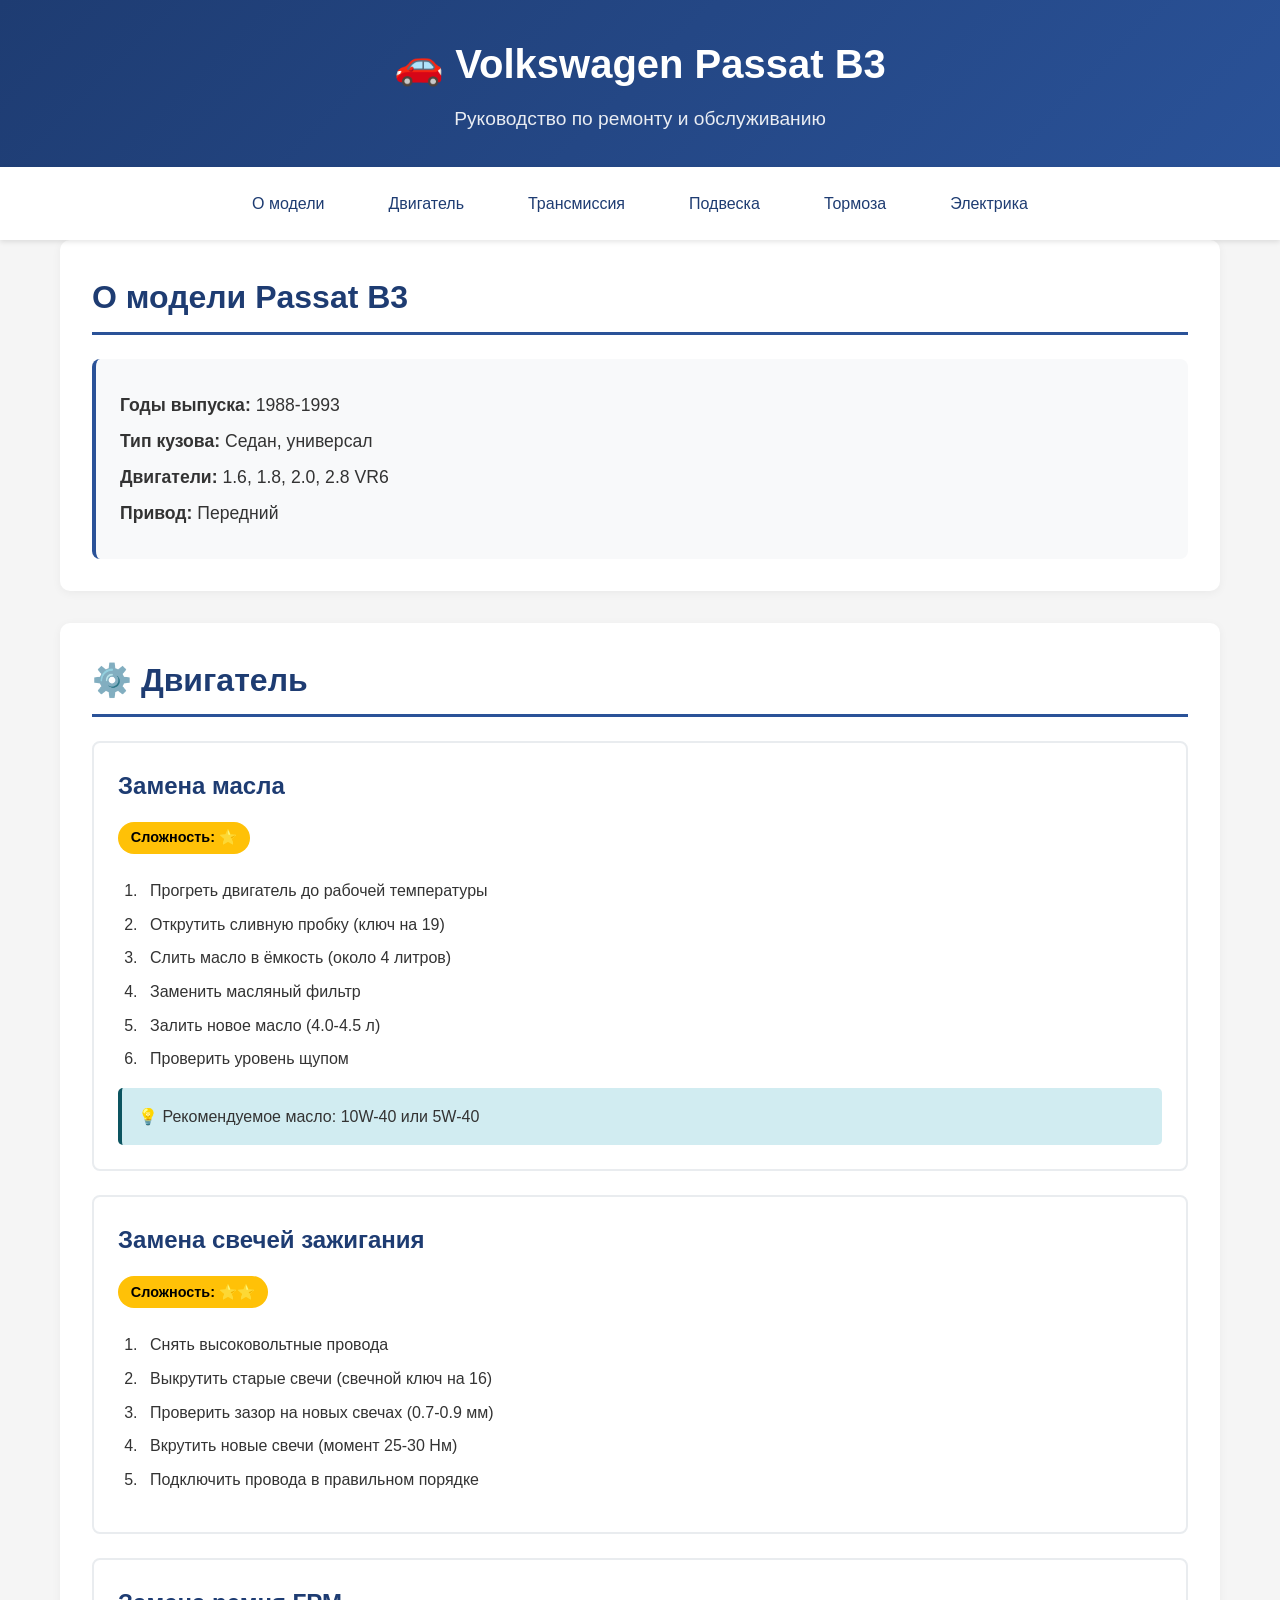
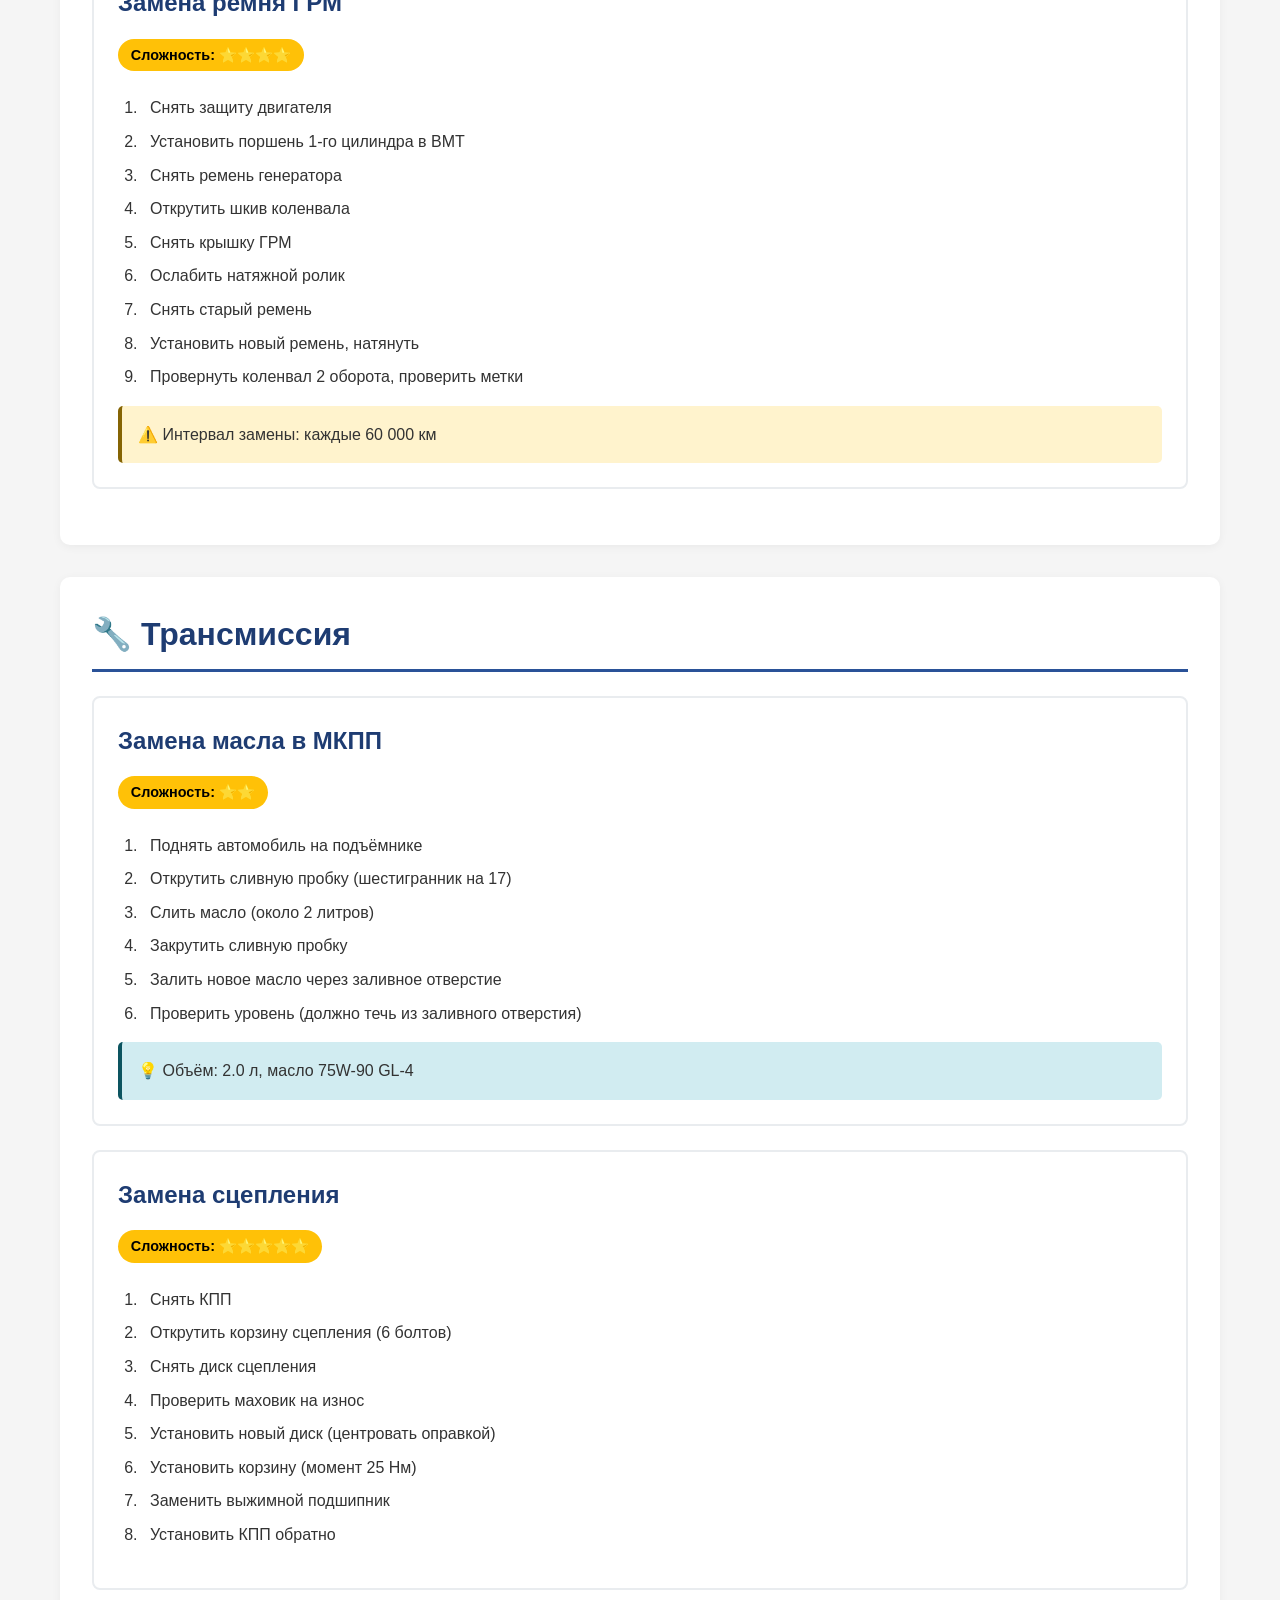
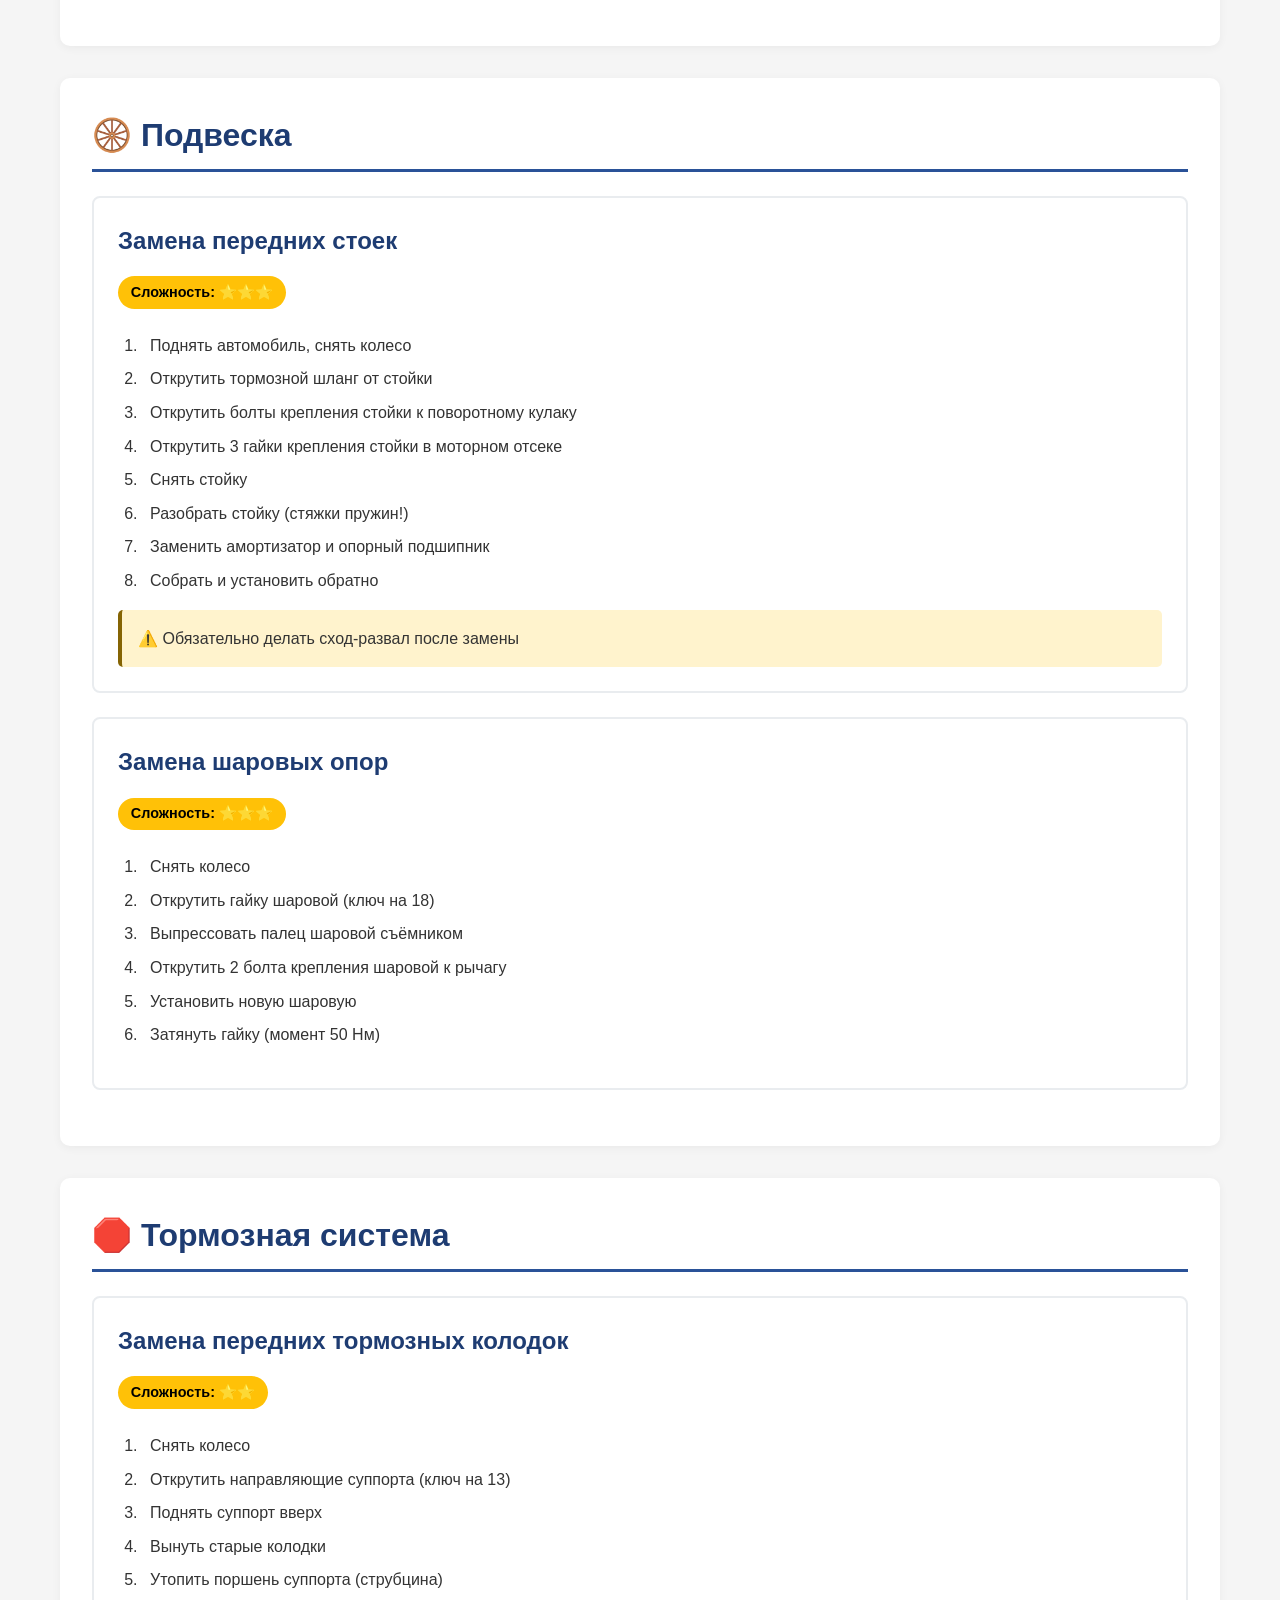
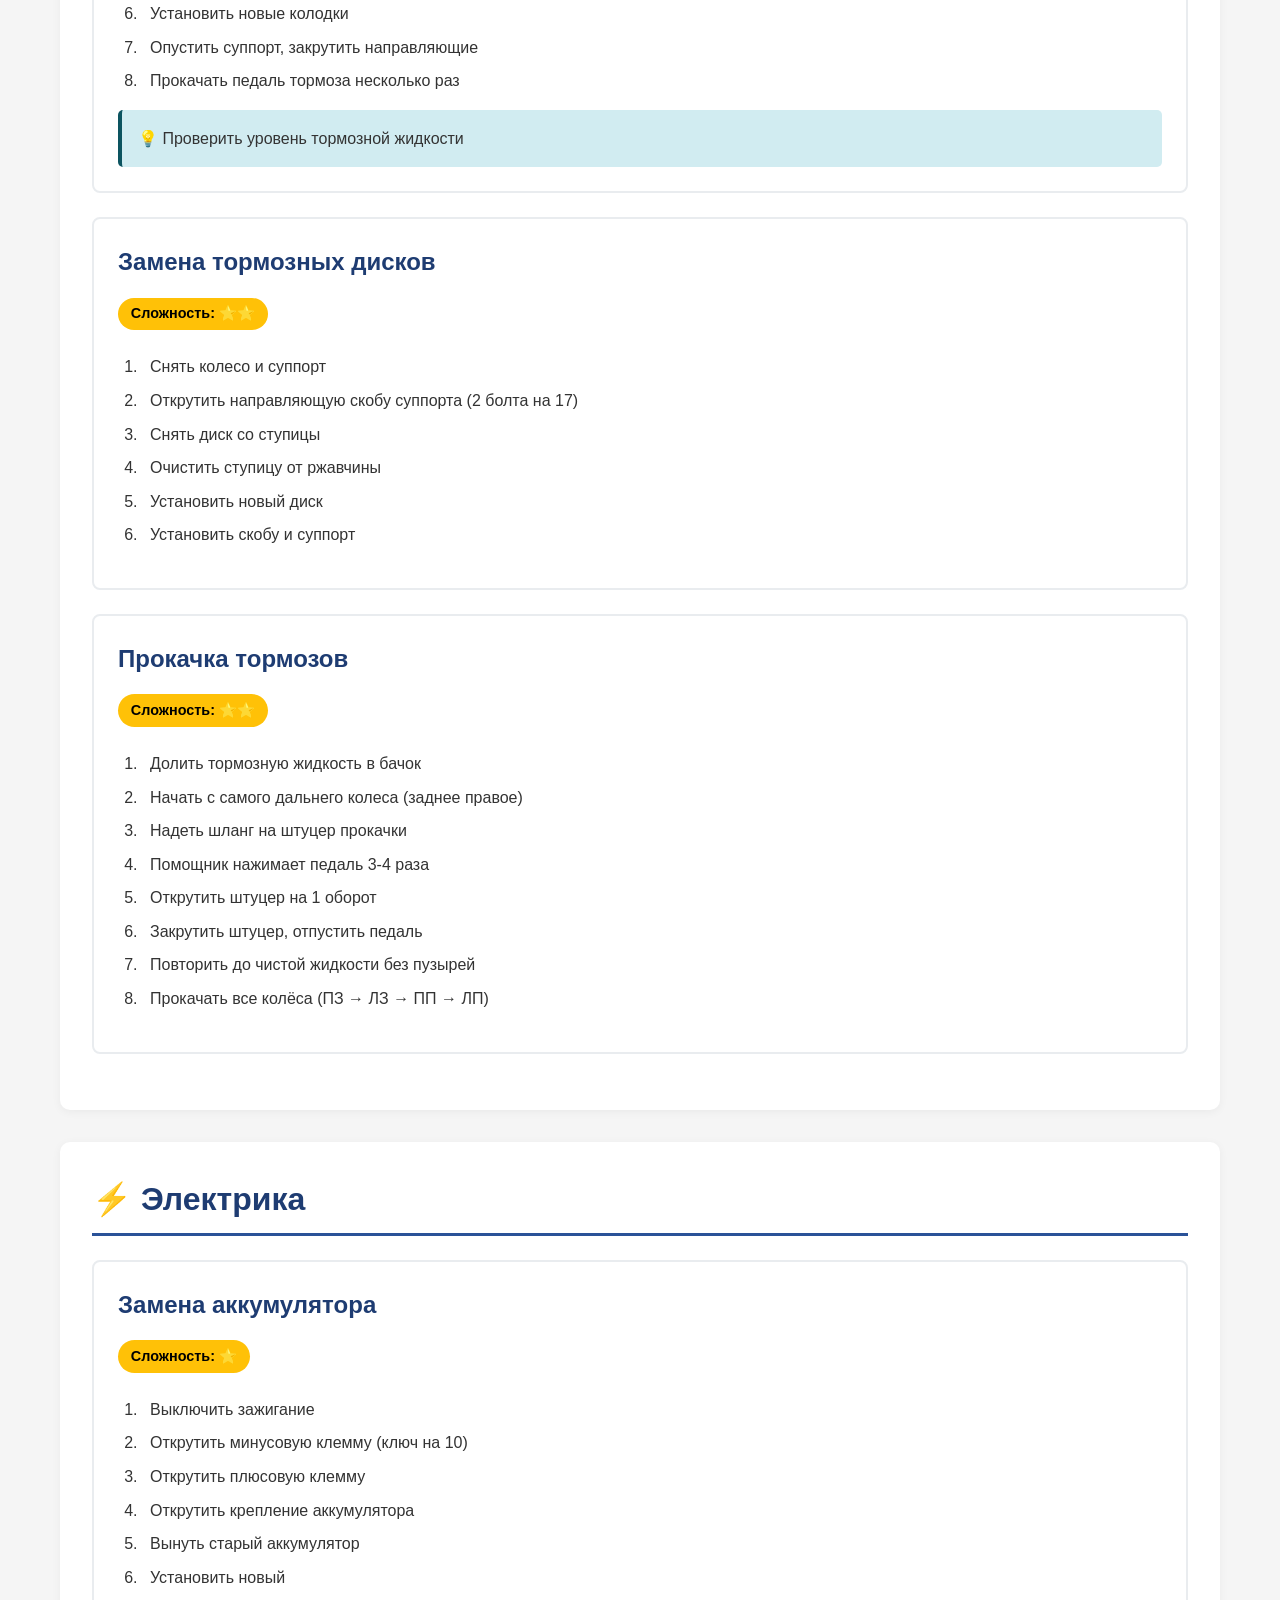
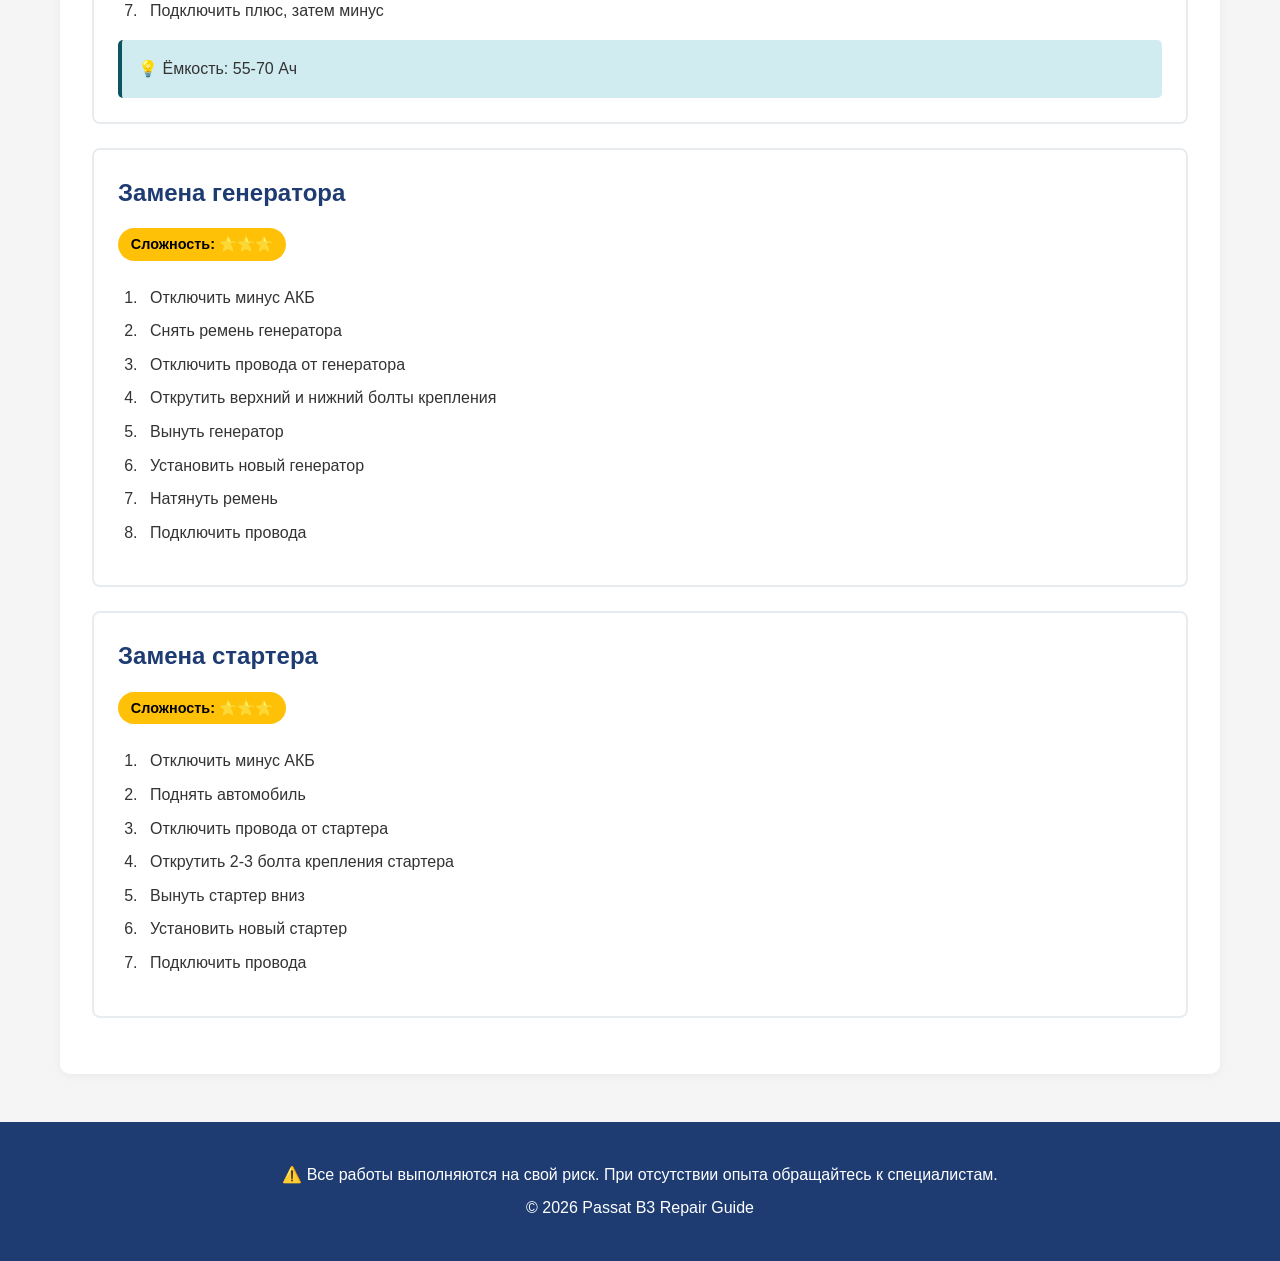
==== index.html @ d68b0d93 "Initial commit: Passat B3 repair guide" ====
<!DOCTYPE html>
<html lang="ru">
<head>
    <meta charset="UTF-8">
    <meta name="viewport" content="width=device-width, initial-scale=1.0">
    <title>Volkswagen Passat B3 - Руководство по ремонту</title>
    <link rel="stylesheet" href="style.css">
</head>
<body>
    <header>
        <div class="container">
            <h1>🚗 Volkswagen Passat B3</h1>
            <p class="subtitle">Руководство по ремонту и обслуживанию</p>
        </div>
    </header>

    <nav>
        <div class="container">
            <ul>
                <li><a href="#about">О модели</a></li>
                <li><a href="#engine">Двигатель</a></li>
                <li><a href="#transmission">Трансмиссия</a></li>
                <li><a href="#suspension">Подвеска</a></li>
                <li><a href="#brakes">Тормоза</a></li>
                <li><a href="#electrical">Электрика</a></li>
            </ul>
        </div>
    </nav>

    <main class="container">
        <section id="about" class="section">
            <h2>О модели Passat B3</h2>
            <div class="info-card">
                <p><strong>Годы выпуска:</strong> 1988-1993</p>
                <p><strong>Тип кузова:</strong> Седан, универсал</p>
                <p><strong>Двигатели:</strong> 1.6, 1.8, 2.0, 2.8 VR6</p>
                <p><strong>Привод:</strong> Передний</p>
            </div>
        </section>

        <section id="engine" class="section">
            <h2>⚙️ Двигатель</h2>
            
            <div class="repair-card">
                <h3>Замена масла</h3>
                <div class="difficulty">Сложность: ⭐</div>
                <ol>
                    <li>Прогреть двигатель до рабочей температуры</li>
                    <li>Открутить сливную пробку (ключ на 19)</li>
                    <li>Слить масло в ёмкость (около 4 литров)</li>
                    <li>Заменить масляный фильтр</li>
                    <li>Залить новое масло (4.0-4.5 л)</li>
                    <li>Проверить уровень щупом</li>
                </ol>
                <p class="note">💡 Рекомендуемое масло: 10W-40 или 5W-40</p>
            </div>

            <div class="repair-card">
                <h3>Замена свечей зажигания</h3>
                <div class="difficulty">Сложность: ⭐⭐</div>
                <ol>
                    <li>Снять высоковольтные провода</li>
                    <li>Выкрутить старые свечи (свечной ключ на 16)</li>
                    <li>Проверить зазор на новых свечах (0.7-0.9 мм)</li>
                    <li>Вкрутить новые свечи (момент 25-30 Нм)</li>
                    <li>Подключить провода в правильном порядке</li>
                </ol>
            </div>

            <div class="repair-card">
                <h3>Замена ремня ГРМ</h3>
                <div class="difficulty">Сложность: ⭐⭐⭐⭐</div>
                <ol>
                    <li>Снять защиту двигателя</li>
                    <li>Установить поршень 1-го цилиндра в ВМТ</li>
                    <li>Снять ремень генератора</li>
                    <li>Открутить шкив коленвала</li>
                    <li>Снять крышку ГРМ</li>
                    <li>Ослабить натяжной ролик</li>
                    <li>Снять старый ремень</li>
                    <li>Установить новый ремень, натянуть</li>
                    <li>Провернуть коленвал 2 оборота, проверить метки</li>
                </ol>
                <p class="warning">⚠️ Интервал замены: каждые 60 000 км</p>
            </div>
        </section>

        <section id="transmission" class="section">
            <h2>🔧 Трансмиссия</h2>
            
            <div class="repair-card">
                <h3>Замена масла в МКПП</h3>
                <div class="difficulty">Сложность: ⭐⭐</div>
                <ol>
                    <li>Поднять автомобиль на подъёмнике</li>
                    <li>Открутить сливную пробку (шестигранник на 17)</li>
                    <li>Слить масло (около 2 литров)</li>
                    <li>Закрутить сливную пробку</li>
                    <li>Залить новое масло через заливное отверстие</li>
                    <li>Проверить уровень (должно течь из заливного отверстия)</li>
                </ol>
                <p class="note">💡 Объём: 2.0 л, масло 75W-90 GL-4</p>
            </div>

            <div class="repair-card">
                <h3>Замена сцепления</h3>
                <div class="difficulty">Сложность: ⭐⭐⭐⭐⭐</div>
                <ol>
                    <li>Снять КПП</li>
                    <li>Открутить корзину сцепления (6 болтов)</li>
                    <li>Снять диск сцепления</li>
                    <li>Проверить маховик на износ</li>
                    <li>Установить новый диск (центровать оправкой)</li>
                    <li>Установить корзину (момент 25 Нм)</li>
                    <li>Заменить выжимной подшипник</li>
                    <li>Установить КПП обратно</li>
                </ol>
            </div>
        </section>

        <section id="suspension" class="section">
            <h2>🛞 Подвеска</h2>
            
            <div class="repair-card">
                <h3>Замена передних стоек</h3>
                <div class="difficulty">Сложность: ⭐⭐⭐</div>
                <ol>
                    <li>Поднять автомобиль, снять колесо</li>
                    <li>Открутить тормозной шланг от стойки</li>
                    <li>Открутить болты крепления стойки к поворотному кулаку</li>
                    <li>Открутить 3 гайки крепления стойки в моторном отсеке</li>
                    <li>Снять стойку</li>
                    <li>Разобрать стойку (стяжки пружин!)</li>
                    <li>Заменить амортизатор и опорный подшипник</li>
                    <li>Собрать и установить обратно</li>
                </ol>
                <p class="warning">⚠️ Обязательно делать сход-развал после замены</p>
            </div>

            <div class="repair-card">
                <h3>Замена шаровых опор</h3>
                <div class="difficulty">Сложность: ⭐⭐⭐</div>
                <ol>
                    <li>Снять колесо</li>
                    <li>Открутить гайку шаровой (ключ на 18)</li>
                    <li>Выпрессовать палец шаровой съёмником</li>
                    <li>Открутить 2 болта крепления шаровой к рычагу</li>
                    <li>Установить новую шаровую</li>
                    <li>Затянуть гайку (момент 50 Нм)</li>
                </ol>
            </div>
        </section>

        <section id="brakes" class="section">
            <h2>🛑 Тормозная система</h2>
            
            <div class="repair-card">
                <h3>Замена передних тормозных колодок</h3>
                <div class="difficulty">Сложность: ⭐⭐</div>
                <ol>
                    <li>Снять колесо</li>
                    <li>Открутить направляющие суппорта (ключ на 13)</li>
                    <li>Поднять суппорт вверх</li>
                    <li>Вынуть старые колодки</li>
                    <li>Утопить поршень суппорта (струбцина)</li>
                    <li>Установить новые колодки</li>
                    <li>Опустить суппорт, закрутить направляющие</li>
                    <li>Прокачать педаль тормоза несколько раз</li>
                </ol>
                <p class="note">💡 Проверить уровень тормозной жидкости</p>
            </div>

            <div class="repair-card">
                <h3>Замена тормозных дисков</h3>
                <div class="difficulty">Сложность: ⭐⭐</div>
                <ol>
                    <li>Снять колесо и суппорт</li>
                    <li>Открутить направляющую скобу суппорта (2 болта на 17)</li>
                    <li>Снять диск со ступицы</li>
                    <li>Очистить ступицу от ржавчины</li>
                    <li>Установить новый диск</li>
                    <li>Установить скобу и суппорт</li>
                </ol>
            </div>

            <div class="repair-card">
                <h3>Прокачка тормозов</h3>
                <div class="difficulty">Сложность: ⭐⭐</div>
                <ol>
                    <li>Долить тормозную жидкость в бачок</li>
                    <li>Начать с самого дальнего колеса (заднее правое)</li>
                    <li>Надеть шланг на штуцер прокачки</li>
                    <li>Помощник нажимает педаль 3-4 раза</li>
                    <li>Открутить штуцер на 1 оборот</li>
                    <li>Закрутить штуцер, отпустить педаль</li>
                    <li>Повторить до чистой жидкости без пузырей</li>
                    <li>Прокачать все колёса (ПЗ → ЛЗ → ПП → ЛП)</li>
                </ol>
            </div>
        </section>

        <section id="electrical" class="section">
            <h2>⚡ Электрика</h2>
            
            <div class="repair-card">
                <h3>Замена аккумулятора</h3>
                <div class="difficulty">Сложность: ⭐</div>
                <ol>
                    <li>Выключить зажигание</li>
                    <li>Открутить минусовую клемму (ключ на 10)</li>
                    <li>Открутить плюсовую клемму</li>
                    <li>Открутить крепление аккумулятора</li>
                    <li>Вынуть старый аккумулятор</li>
                    <li>Установить новый</li>
                    <li>Подключить плюс, затем минус</li>
                </ol>
                <p class="note">💡 Ёмкость: 55-70 Ач</p>
            </div>

            <div class="repair-card">
                <h3>Замена генератора</h3>
                <div class="difficulty">Сложность: ⭐⭐⭐</div>
                <ol>
                    <li>Отключить минус АКБ</li>
                    <li>Снять ремень генератора</li>
                    <li>Отключить провода от генератора</li>
                    <li>Открутить верхний и нижний болты крепления</li>
                    <li>Вынуть генератор</li>
                    <li>Установить новый генератор</li>
                    <li>Натянуть ремень</li>
                    <li>Подключить провода</li>
                </ol>
            </div>

            <div class="repair-card">
                <h3>Замена стартера</h3>
                <div class="difficulty">Сложность: ⭐⭐⭐</div>
                <ol>
                    <li>Отключить минус АКБ</li>
                    <li>Поднять автомобиль</li>
                    <li>Отключить провода от стартера</li>
                    <li>Открутить 2-3 болта крепления стартера</li>
                    <li>Вынуть стартер вниз</li>
                    <li>Установить новый стартер</li>
                    <li>Подключить провода</li>
                </ol>
            </div>
        </section>
    </main>

    <footer>
        <div class="container">
            <p>⚠️ Все работы выполняются на свой риск. При отсутствии опыта обращайтесь к специалистам.</p>
            <p>© 2026 Passat B3 Repair Guide</p>
        </div>
    </footer>

    <script src="script.js"></script>
</body>
</html>
---- style.css ----
* {
    margin: 0;
    padding: 0;
    box-sizing: border-box;
}

body {
    font-family: -apple-system, BlinkMacSystemFont, 'Segoe UI', Roboto, Oxygen, Ubuntu, Cantarell, sans-serif;
    line-height: 1.6;
    color: #333;
    background: #f5f5f5;
}

.container {
    max-width: 1200px;
    margin: 0 auto;
    padding: 0 20px;
}

header {
    background: linear-gradient(135deg, #1e3c72 0%, #2a5298 100%);
    color: white;
    padding: 2rem 0;
    text-align: center;
    box-shadow: 0 2px 10px rgba(0,0,0,0.1);
}

header h1 {
    font-size: 2.5rem;
    margin-bottom: 0.5rem;
}

.subtitle {
    font-size: 1.2rem;
    opacity: 0.9;
}

nav {
    background: white;
    box-shadow: 0 2px 5px rgba(0,0,0,0.1);
    position: sticky;
    top: 0;
    z-index: 100;
}

nav ul {
    list-style: none;
    display: flex;
    flex-wrap: wrap;
    justify-content: center;
    padding: 1rem 0;
}

nav li {
    margin: 0.5rem 1rem;
}

nav a {
    color: #1e3c72;
    text-decoration: none;
    font-weight: 500;
    padding: 0.5rem 1rem;
    border-radius: 5px;
    transition: all 0.3s;
}

nav a:hover {
    background: #1e3c72;
    color: white;
}

main {
    padding: 2rem 0;
}

.section {
    background: white;
    margin-bottom: 2rem;
    padding: 2rem;
    border-radius: 10px;
    box-shadow: 0 2px 10px rgba(0,0,0,0.05);
}

.section h2 {
    color: #1e3c72;
    font-size: 2rem;
    margin-bottom: 1.5rem;
    border-bottom: 3px solid #2a5298;
    padding-bottom: 0.5rem;
}

.info-card {
    background: #f8f9fa;
    padding: 1.5rem;
    border-radius: 8px;
    border-left: 4px solid #2a5298;
}

.info-card p {
    margin: 0.5rem 0;
    font-size: 1.1rem;
}

.repair-card {
    background: #fff;
    border: 2px solid #e9ecef;
    border-radius: 8px;
    padding: 1.5rem;
    margin-bottom: 1.5rem;
    transition: all 0.3s;
}

.repair-card:hover {
    box-shadow: 0 5px 15px rgba(0,0,0,0.1);
    border-color: #2a5298;
}

.repair-card h3 {
    color: #1e3c72;
    font-size: 1.5rem;
    margin-bottom: 1rem;
}

.difficulty {
    display: inline-block;
    background: #ffc107;
    color: #000;
    padding: 0.3rem 0.8rem;
    border-radius: 20px;
    font-size: 0.9rem;
    font-weight: 600;
    margin-bottom: 1rem;
}

.repair-card ol {
    margin-left: 1.5rem;
    margin-bottom: 1rem;
}

.repair-card li {
    margin: 0.5rem 0;
    padding-left: 0.5rem;
}

.note {
    background: #d1ecf1;
    border-left: 4px solid #0c5460;
    padding: 1rem;
    margin-top: 1rem;
    border-radius: 5px;
    font-weight: 500;
}

.warning {
    background: #fff3cd;
    border-left: 4px solid #856404;
    padding: 1rem;
    margin-top: 1rem;
    border-radius: 5px;
    font-weight: 500;
}

footer {
    background: #1e3c72;
    color: white;
    text-align: center;
    padding: 2rem 0;
    margin-top: 3rem;
}

footer p {
    margin: 0.5rem 0;
}

@media (max-width: 768px) {
    header h1 {
        font-size: 1.8rem;
    }
    
    .subtitle {
        font-size: 1rem;
    }
    
    nav ul {
        flex-direction: column;
        align-items: center;
    }
    
    nav li {
        margin: 0.3rem 0;
    }
    
    .section {
        padding: 1.5rem;
    }
    
    .section h2 {
        font-size: 1.5rem;
    }
}

@media (max-width: 480px) {
    .container {
        padding: 0 15px;
    }
    
    header h1 {
        font-size: 1.5rem;
    }
    
    .section {
        padding: 1rem;
    }
    
    .repair-card {
        padding: 1rem;
    }
}
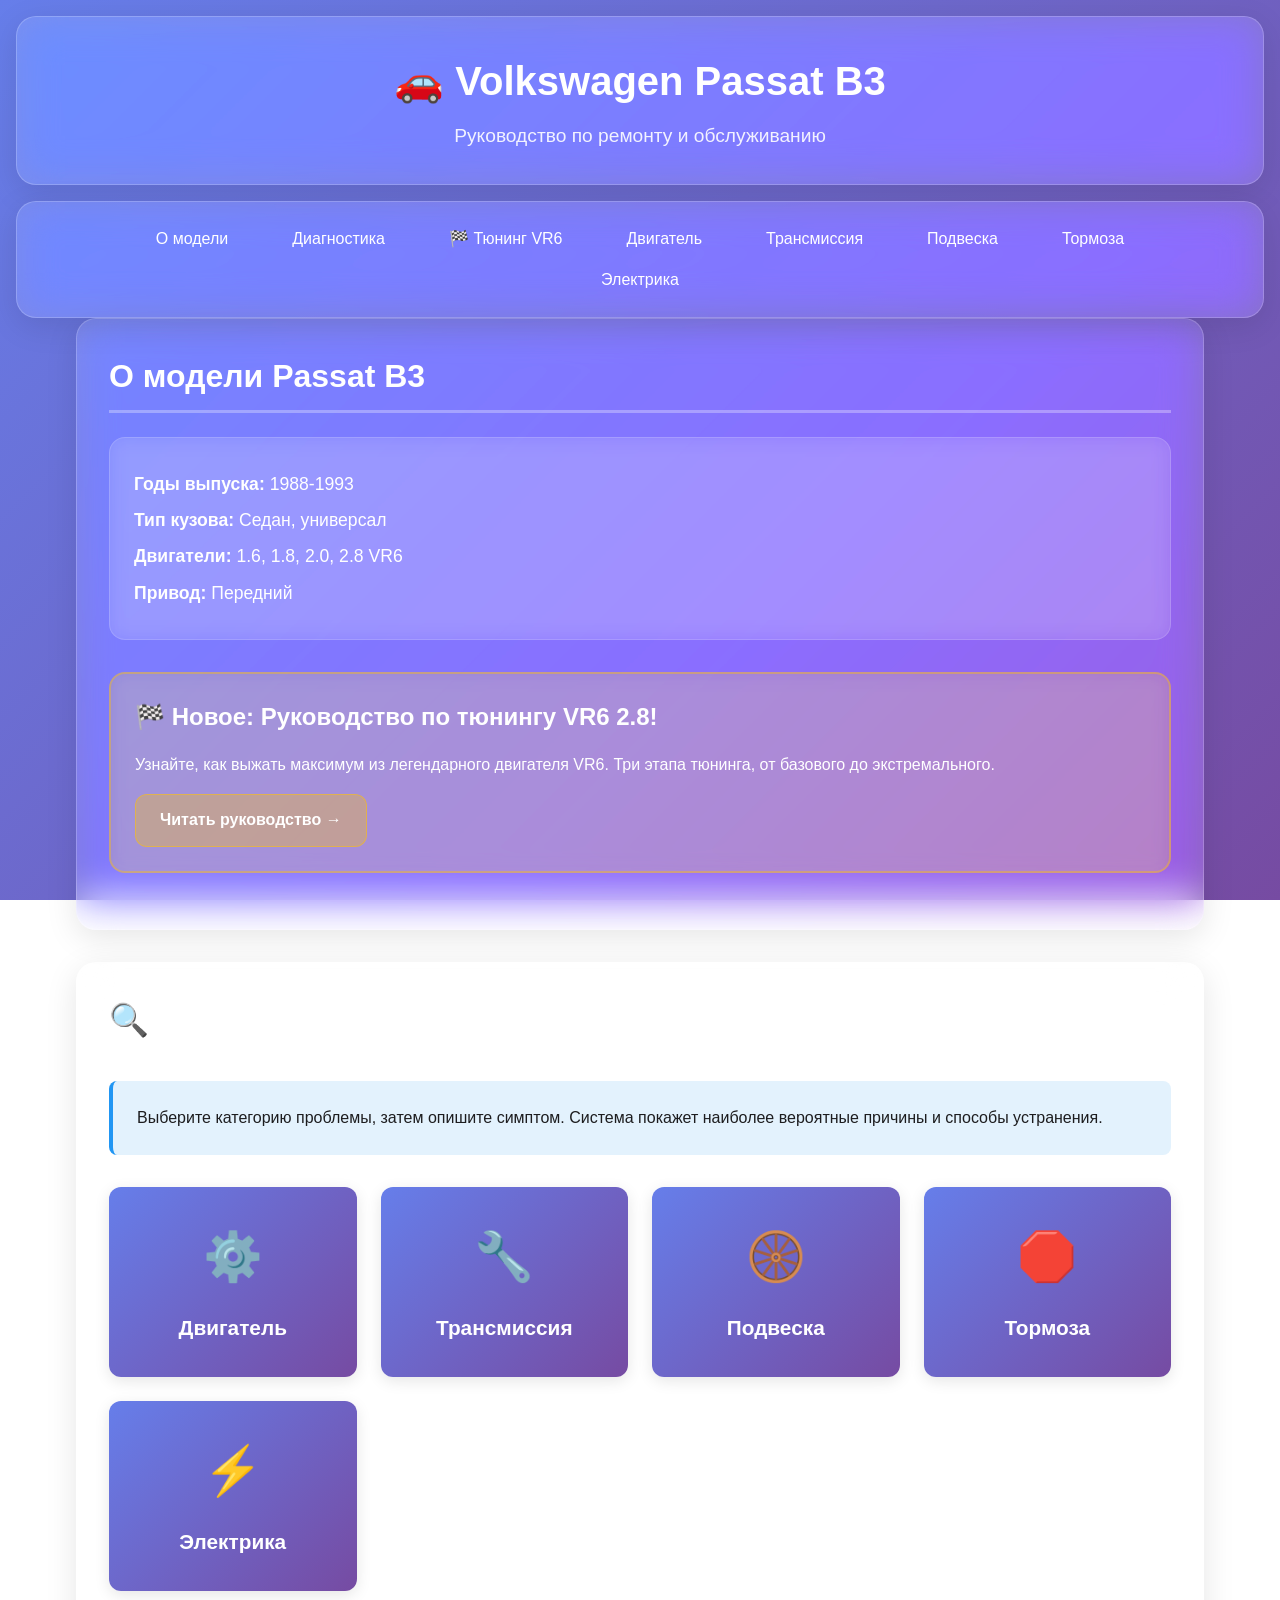
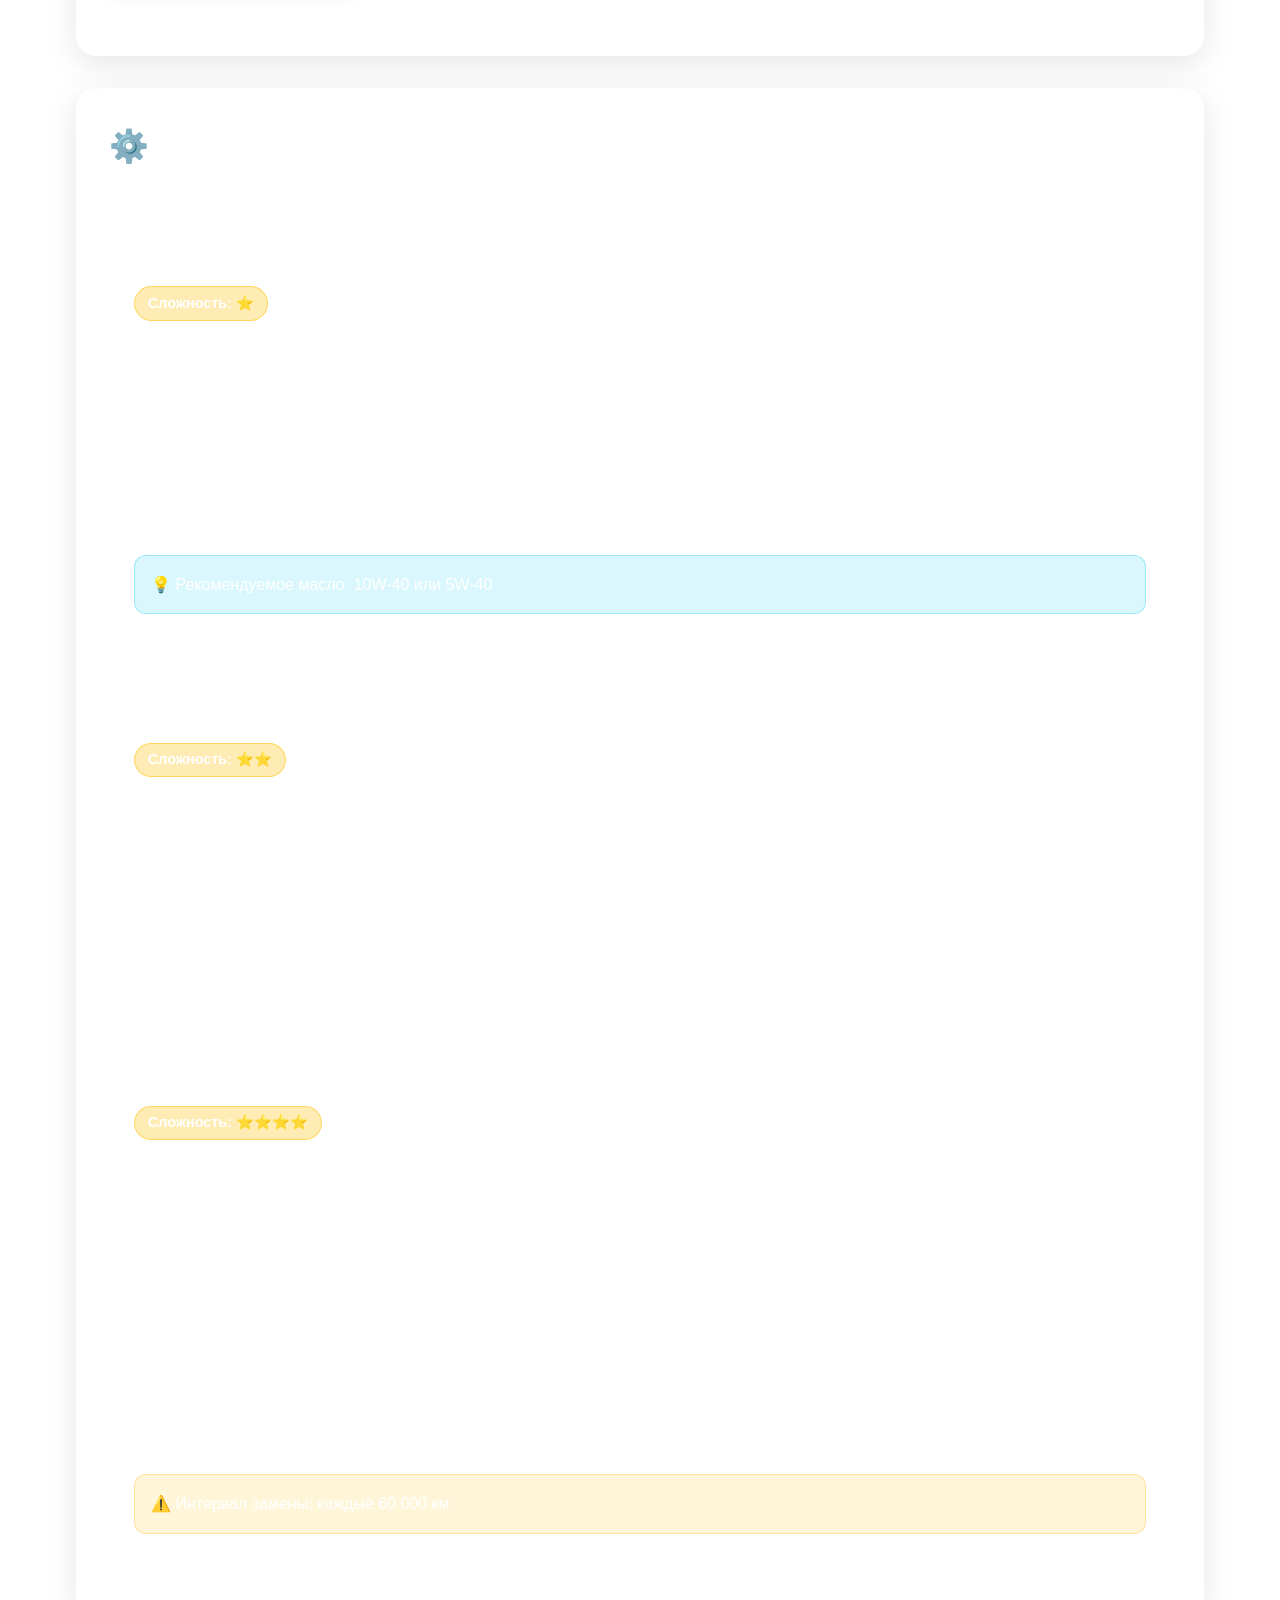
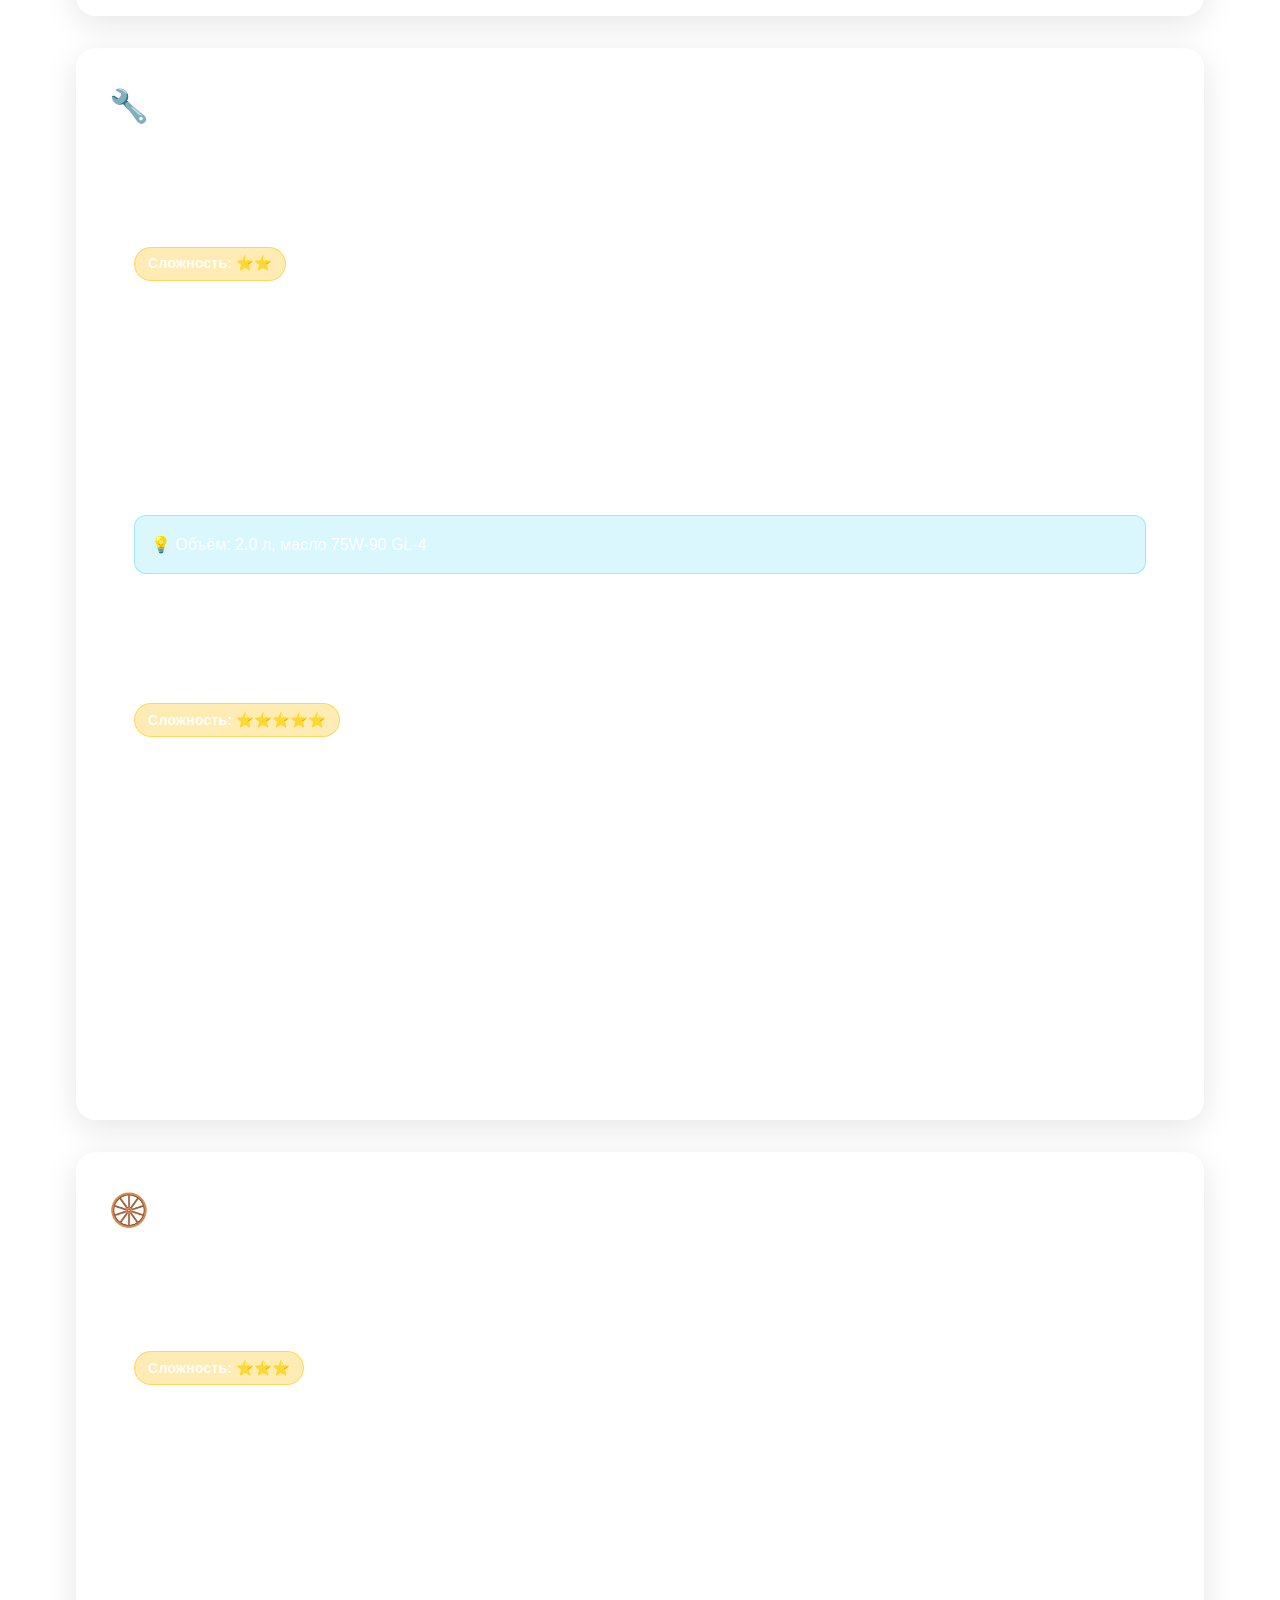
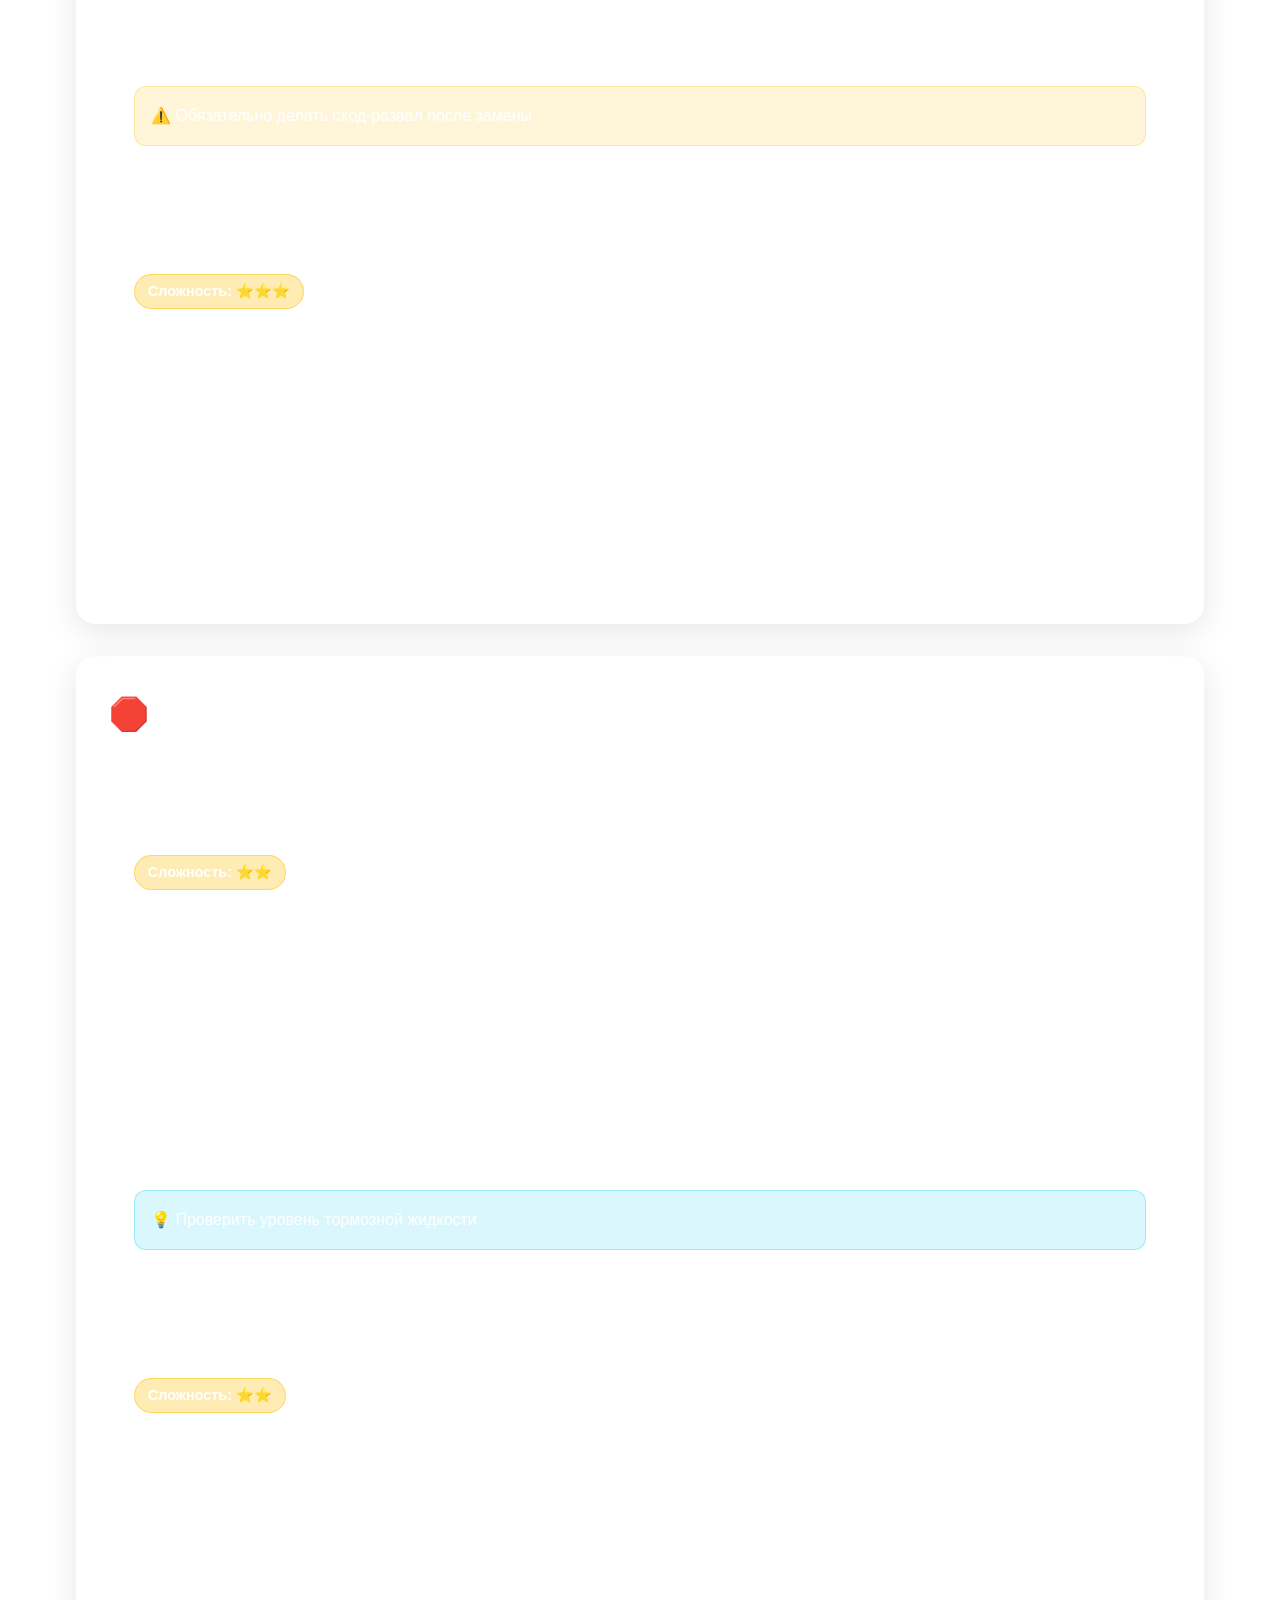
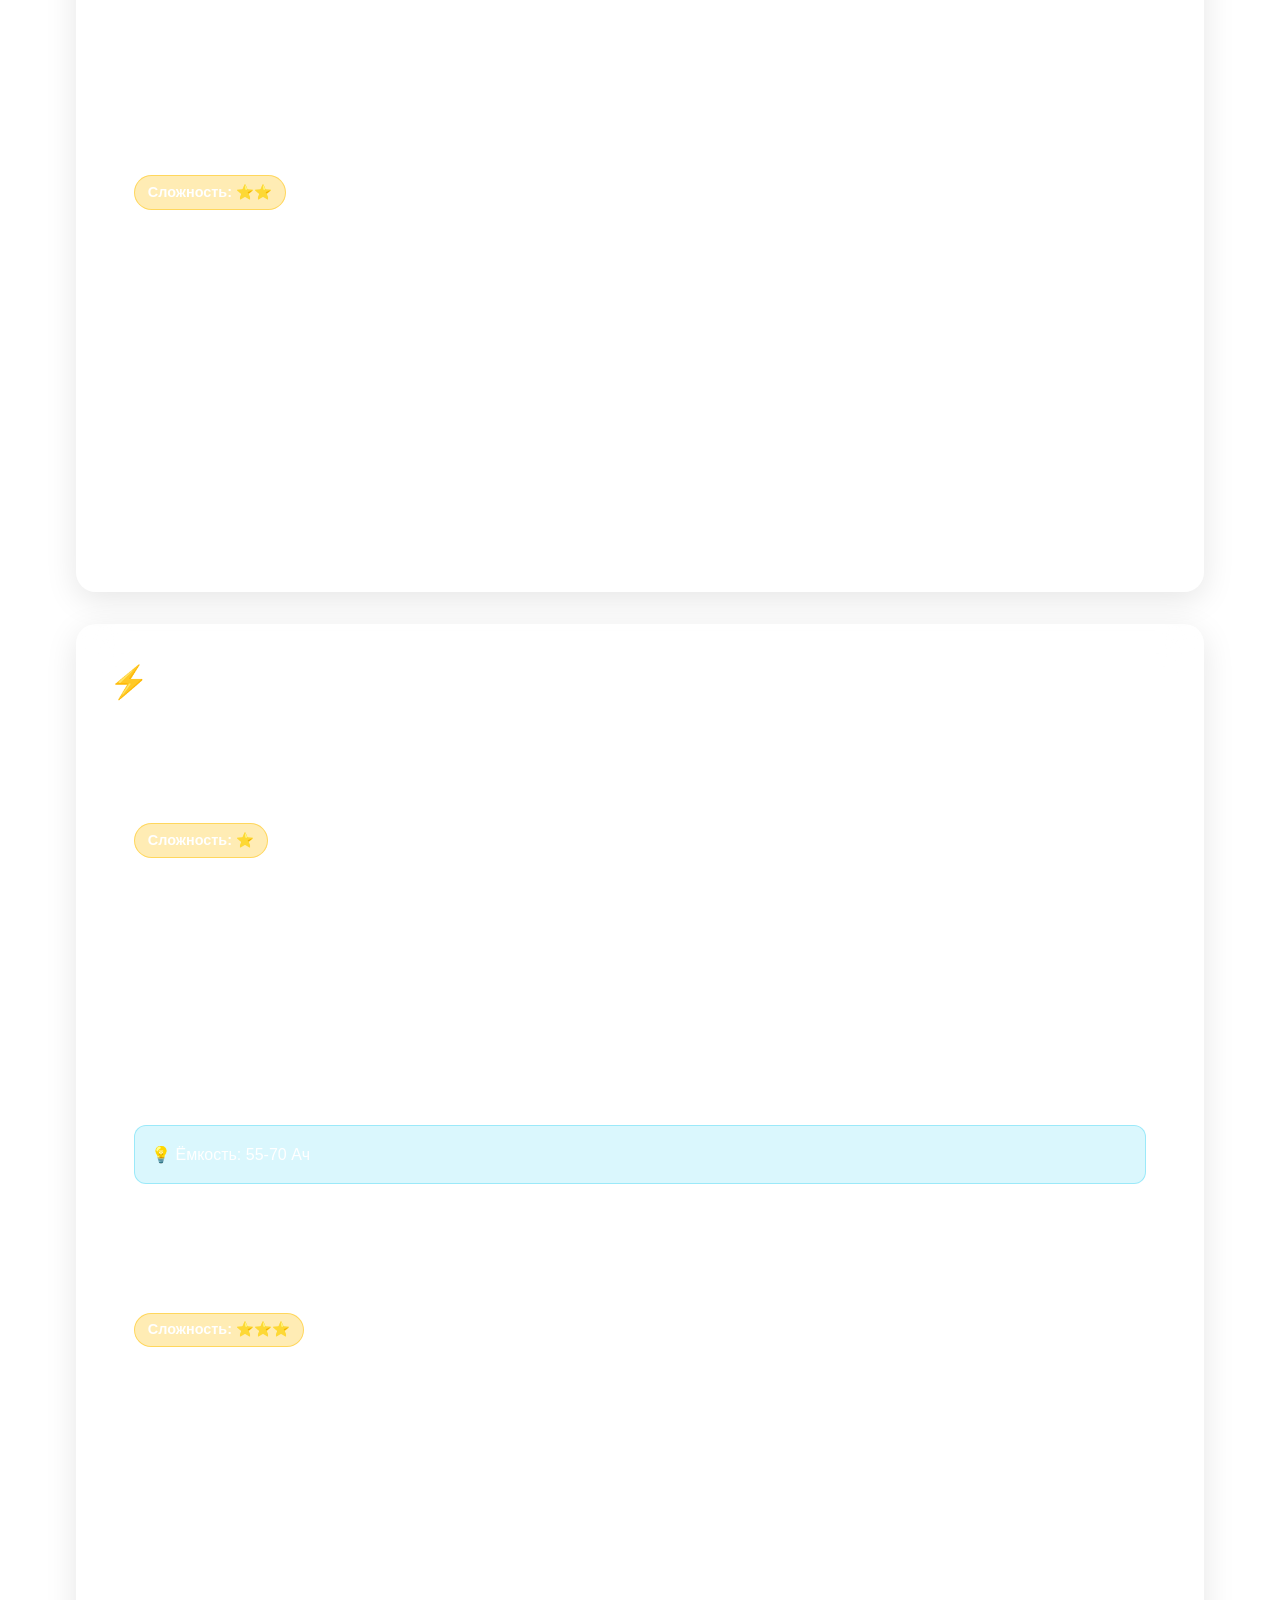
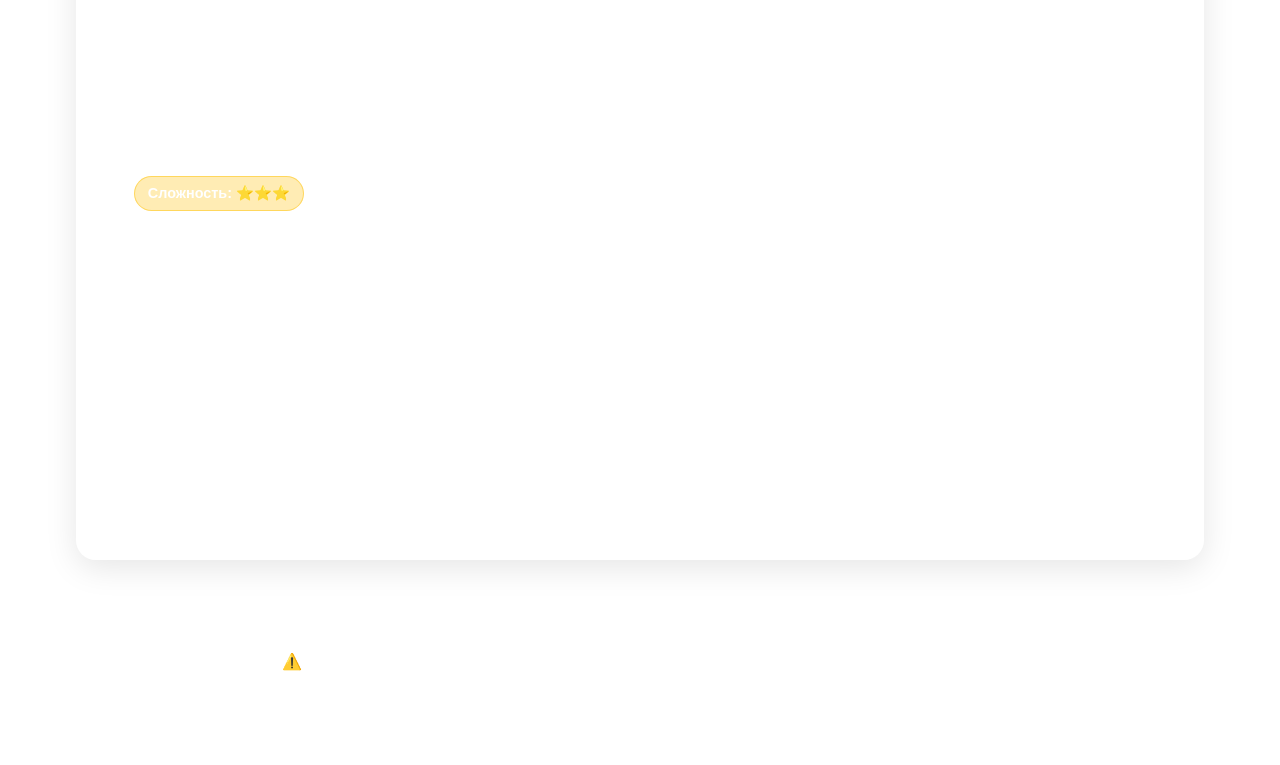
==== commit a555d11f: "Initial commit: Passat B3 VR6 Tuning Guide with iOS glassmorphism design" ====
--- a/index.html
+++ b/index.html
@@ -18,6 +18,7 @@
         <div class="container">
             <ul>
                 <li><a href="#about">О модели</a></li>
+                <li><a href="tuning.html">🏁 Тюнинг VR6</a></li>
                 <li><a href="#engine">Двигатель</a></li>
                 <li><a href="#transmission">Трансмиссия</a></li>
                 <li><a href="#suspension">Подвеска</a></li>
@@ -35,6 +36,12 @@
                 <p><strong>Тип кузова:</strong> Седан, универсал</p>
                 <p><strong>Двигатели:</strong> 1.6, 1.8, 2.0, 2.8 VR6</p>
                 <p><strong>Привод:</strong> Передний</p>
+            </div>
+            
+            <div class="repair-card" style="margin-top: 2rem; background: rgba(255, 193, 7, 0.15); border: 2px solid rgba(255, 193, 7, 0.4);">
+                <h3>🏁 Новое: Руководство по тюнингу VR6 2.8!</h3>
+                <p>Узнайте, как выжать максимум из легендарного двигателя VR6. Три этапа тюнинга, от базового до экстремального.</p>
+                <p style="margin-top: 1rem;"><a href="tuning.html" style="display: inline-block; background: rgba(255, 193, 7, 0.3); padding: 0.8rem 1.5rem; border-radius: 12px; color: white; text-decoration: none; font-weight: 600; border: 1px solid rgba(255, 193, 7, 0.5);">Читать руководство →</a></p>
             </div>
         </section>
 
@@ -256,5 +263,7 @@
     </footer>
 
     <script src="script.js"></script>
+    <script src="diagnostic.js"></script>
+    <script src="calculator.js"></script>
 </body>
 </html>
--- a/style.css
+++ b/style.css
@@ -7,8 +7,10 @@
 body {
     font-family: -apple-system, BlinkMacSystemFont, 'Segoe UI', Roboto, Oxygen, Ubuntu, Cantarell, sans-serif;
     line-height: 1.6;
-    color: #333;
-    background: #f5f5f5;
+    color: #1d1d1f;
+    background: linear-gradient(135deg, #667eea 0%, #764ba2 100%);
+    background-attachment: fixed;
+    min-height: 100vh;
 }
 
 .container {
@@ -18,11 +20,16 @@
 }
 
 header {
-    background: linear-gradient(135deg, #1e3c72 0%, #2a5298 100%);
+    background: rgba(255, 255, 255, 0.15);
+    backdrop-filter: blur(20px) saturate(180%);
+    -webkit-backdrop-filter: blur(20px) saturate(180%);
+    border: 1px solid rgba(255, 255, 255, 0.2);
     color: white;
     padding: 2rem 0;
     text-align: center;
-    box-shadow: 0 2px 10px rgba(0,0,0,0.1);
+    box-shadow: 0 8px 32px rgba(0, 0, 0, 0.1);
+    margin: 1rem;
+    border-radius: 20px;
 }
 
 header h1 {
@@ -36,11 +43,16 @@
 }
 
 nav {
-    background: white;
-    box-shadow: 0 2px 5px rgba(0,0,0,0.1);
+    background: rgba(255, 255, 255, 0.15);
+    backdrop-filter: blur(20px) saturate(180%);
+    -webkit-backdrop-filter: blur(20px) saturate(180%);
+    border: 1px solid rgba(255, 255, 255, 0.2);
+    box-shadow: 0 8px 32px rgba(0, 0, 0, 0.1);
     position: sticky;
-    top: 0;
+    top: 1rem;
     z-index: 100;
+    margin: 0 1rem;
+    border-radius: 20px;
 }
 
 nav ul {
@@ -56,17 +68,18 @@
 }
 
 nav a {
-    color: #1e3c72;
+    color: white;
     text-decoration: none;
     font-weight: 500;
     padding: 0.5rem 1rem;
-    border-radius: 5px;
+    border-radius: 12px;
     transition: all 0.3s;
 }
 
 nav a:hover {
-    background: #1e3c72;
-    color: white;
+    background: rgba(255, 255, 255, 0.25);
+    backdrop-filter: blur(10px);
+    transform: translateY(-2px);
 }
 
 main {
@@ -74,26 +87,31 @@
 }
 
 .section {
-    background: white;
-    margin-bottom: 2rem;
+    background: rgba(255, 255, 255, 0.15);
+    backdrop-filter: blur(20px) saturate(180%);
+    -webkit-backdrop-filter: blur(20px) saturate(180%);
+    border: 1px solid rgba(255, 255, 255, 0.2);
+    margin: 0 1rem 2rem 1rem;
     padding: 2rem;
-    border-radius: 10px;
-    box-shadow: 0 2px 10px rgba(0,0,0,0.05);
+    border-radius: 20px;
+    box-shadow: 0 8px 32px rgba(0, 0, 0, 0.1);
 }
 
 .section h2 {
-    color: #1e3c72;
+    color: white;
     font-size: 2rem;
     margin-bottom: 1.5rem;
-    border-bottom: 3px solid #2a5298;
+    border-bottom: 3px solid rgba(255, 255, 255, 0.3);
     padding-bottom: 0.5rem;
 }
 
 .info-card {
-    background: #f8f9fa;
+    background: rgba(255, 255, 255, 0.08);
+    backdrop-filter: blur(10px);
     padding: 1.5rem;
-    border-radius: 8px;
-    border-left: 4px solid #2a5298;
+    border-radius: 16px;
+    border: 1px solid rgba(255, 255, 255, 0.15);
+    color: white;
 }
 
 .info-card p {
@@ -102,29 +120,34 @@
 }
 
 .repair-card {
-    background: #fff;
-    border: 2px solid #e9ecef;
-    border-radius: 8px;
+    background: rgba(255, 255, 255, 0.08);
+    backdrop-filter: blur(10px);
+    border: 1px solid rgba(255, 255, 255, 0.15);
+    border-radius: 16px;
     padding: 1.5rem;
     margin-bottom: 1.5rem;
     transition: all 0.3s;
+    color: white;
 }
 
 .repair-card:hover {
-    box-shadow: 0 5px 15px rgba(0,0,0,0.1);
-    border-color: #2a5298;
+    box-shadow: 0 12px 40px rgba(0, 0, 0, 0.2);
+    border-color: rgba(255, 255, 255, 0.4);
+    transform: translateY(-4px);
 }
 
 .repair-card h3 {
-    color: #1e3c72;
+    color: white;
     font-size: 1.5rem;
     margin-bottom: 1rem;
 }
 
 .difficulty {
     display: inline-block;
-    background: #ffc107;
-    color: #000;
+    background: rgba(255, 193, 7, 0.3);
+    backdrop-filter: blur(10px);
+    border: 1px solid rgba(255, 193, 7, 0.5);
+    color: white;
     padding: 0.3rem 0.8rem;
     border-radius: 20px;
     font-size: 0.9rem;
@@ -143,29 +166,36 @@
 }
 
 .note {
-    background: #d1ecf1;
-    border-left: 4px solid #0c5460;
+    background: rgba(13, 202, 240, 0.15);
+    backdrop-filter: blur(10px);
+    border: 1px solid rgba(13, 202, 240, 0.3);
     padding: 1rem;
     margin-top: 1rem;
-    border-radius: 5px;
+    border-radius: 12px;
     font-weight: 500;
+    color: white;
 }
 
 .warning {
-    background: #fff3cd;
-    border-left: 4px solid #856404;
+    background: rgba(255, 193, 7, 0.15);
+    backdrop-filter: blur(10px);
+    border: 1px solid rgba(255, 193, 7, 0.3);
     padding: 1rem;
     margin-top: 1rem;
-    border-radius: 5px;
+    border-radius: 12px;
     font-weight: 500;
+    color: white;
 }
 
 footer {
-    background: #1e3c72;
+    background: rgba(255, 255, 255, 0.15);
+    backdrop-filter: blur(20px) saturate(180%);
+    border: 1px solid rgba(255, 255, 255, 0.2);
     color: white;
     text-align: center;
     padding: 2rem 0;
-    margin-top: 3rem;
+    margin: 3rem 1rem 1rem 1rem;
+    border-radius: 20px;
 }
 
 footer p {
